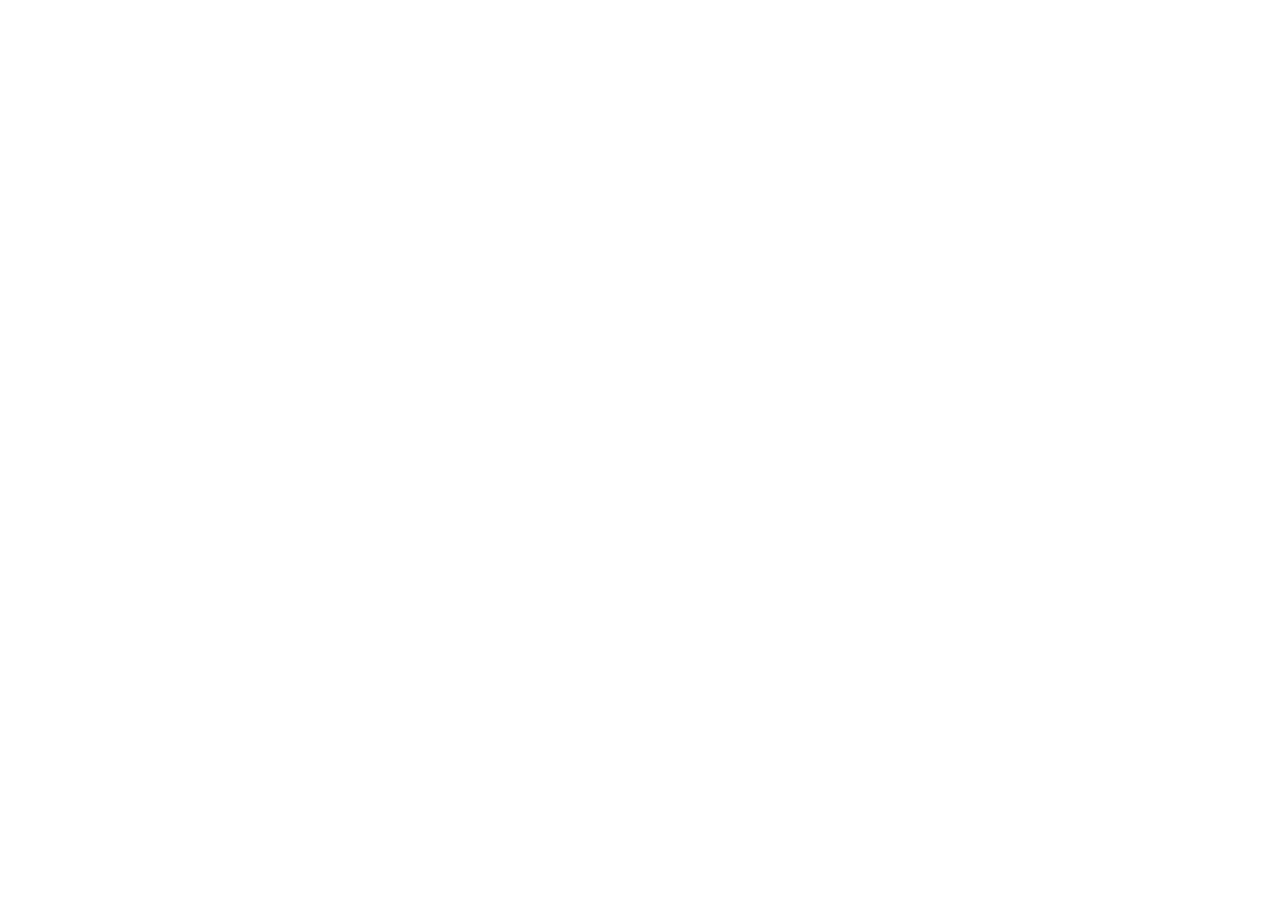
==== public/index.html @ 09c096f3 "Teste de alteração" ====
<!DOCTYPE html>
<html lang="en">
<head>
    <meta charset="UTF-8">
    <meta name="viewport" content="width=device-width, initial-scale=1.0">
    <title>AS MELHORES RECEITAS</title>
    <link rel="stylesheet" href="style.css">
</head>
<body>
    
</body>
</html>
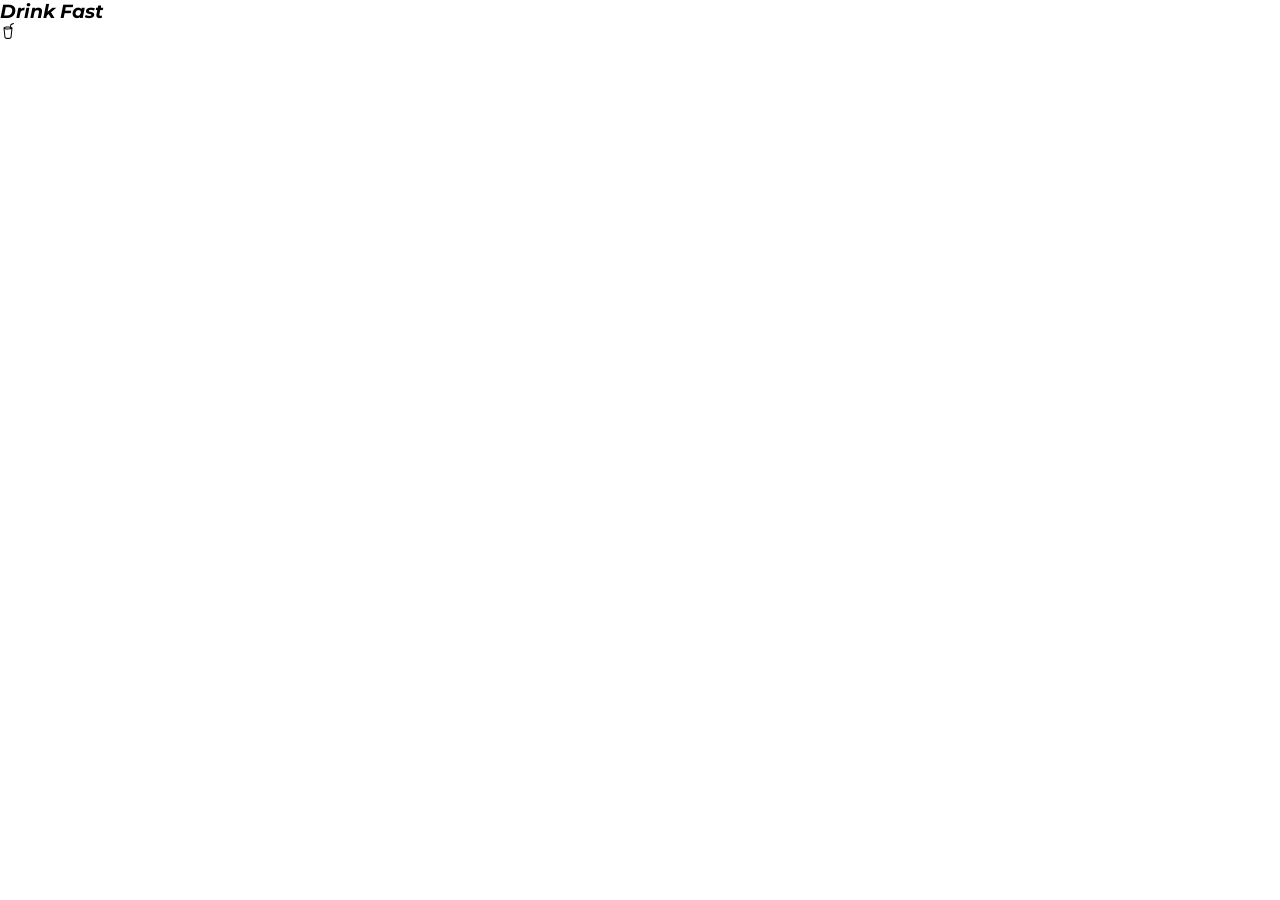
==== commit fe824eb9: "Alteração do README.md" ====
--- a/public/index.html
+++ b/public/index.html
@@ -5,8 +5,18 @@
     <meta name="viewport" content="width=device-width, initial-scale=1.0">
     <title>AS MELHORES RECEITAS</title>
     <link rel="stylesheet" href="style.css">
+    <link rel="preconnect" href="https://fonts.googleapis.com">
+<link rel="preconnect" href="https://fonts.gstatic.com" crossorigin>
+<link href="https://fonts.googleapis.com/css2?family=Montserrat:ital,wght@0,100..900;1,100..900&display=swap" rel="stylesheet">
 </head>
 <body>
-    
+    <header>
+        <DIV class="tituloheader">
+            <i class="bi bi-cup-straw"><h3>Drink Fast</h3></i>
+            <svg xmlns="http://www.w3.org/2000/svg" width="16" height="16" fill="currentColor" class="bi bi-cup-straw" viewBox="0 0 16 16">
+                <path d="M13.902.334a.5.5 0 0 1-.28.65l-2.254.902-.4 1.927c.376.095.715.215.972.367.228.135.56.396.56.82q0 .069-.011.132l-.962 9.068a1.28 1.28 0 0 1-.524.93c-.488.34-1.494.87-3.01.87s-2.522-.53-3.01-.87a1.28 1.28 0 0 1-.524-.93L3.51 5.132A1 1 0 0 1 3.5 5c0-.424.332-.685.56-.82.262-.154.607-.276.99-.372C5.824 3.614 6.867 3.5 8 3.5c.712 0 1.389.045 1.985.127l.464-2.215a.5.5 0 0 1 .303-.356l2.5-1a.5.5 0 0 1 .65.278M9.768 4.607A14 14 0 0 0 8 4.5c-1.076 0-2.033.11-2.707.278A3.3 3.3 0 0 0 4.645 5c.146.073.362.15.648.222C5.967 5.39 6.924 5.5 8 5.5c.571 0 1.109-.03 1.588-.085zm.292 1.756C9.445 6.45 8.742 6.5 8 6.5c-1.133 0-2.176-.114-2.95-.308a6 6 0 0 1-.435-.127l.838 8.03c.013.121.06.186.102.215.357.249 1.168.69 2.438.69s2.081-.441 2.438-.69c.042-.029.09-.094.102-.215l.852-8.03a6 6 0 0 1-.435.127 9 9 0 0 1-.89.17zM4.467 4.884s.003.002.005.006zm7.066 0-.005.006zM11.354 5a3 3 0 0 0-.604-.21l-.099.445.055-.013c.286-.072.502-.149.648-.222"/>
+            </svg>
+        </DIV>
+    </header>
 </body>
 </html>
--- a/public/style.css
+++ b/public/style.css
@@ -0,0 +1,10 @@
+*{
+    margin: 0;
+    padding: 0;
+    box-sizing: border-box;
+    font-family: "Montserrat", sans-serif;
+}
+
+body {
+    background-color: rgb(255, 255, 255);
+}
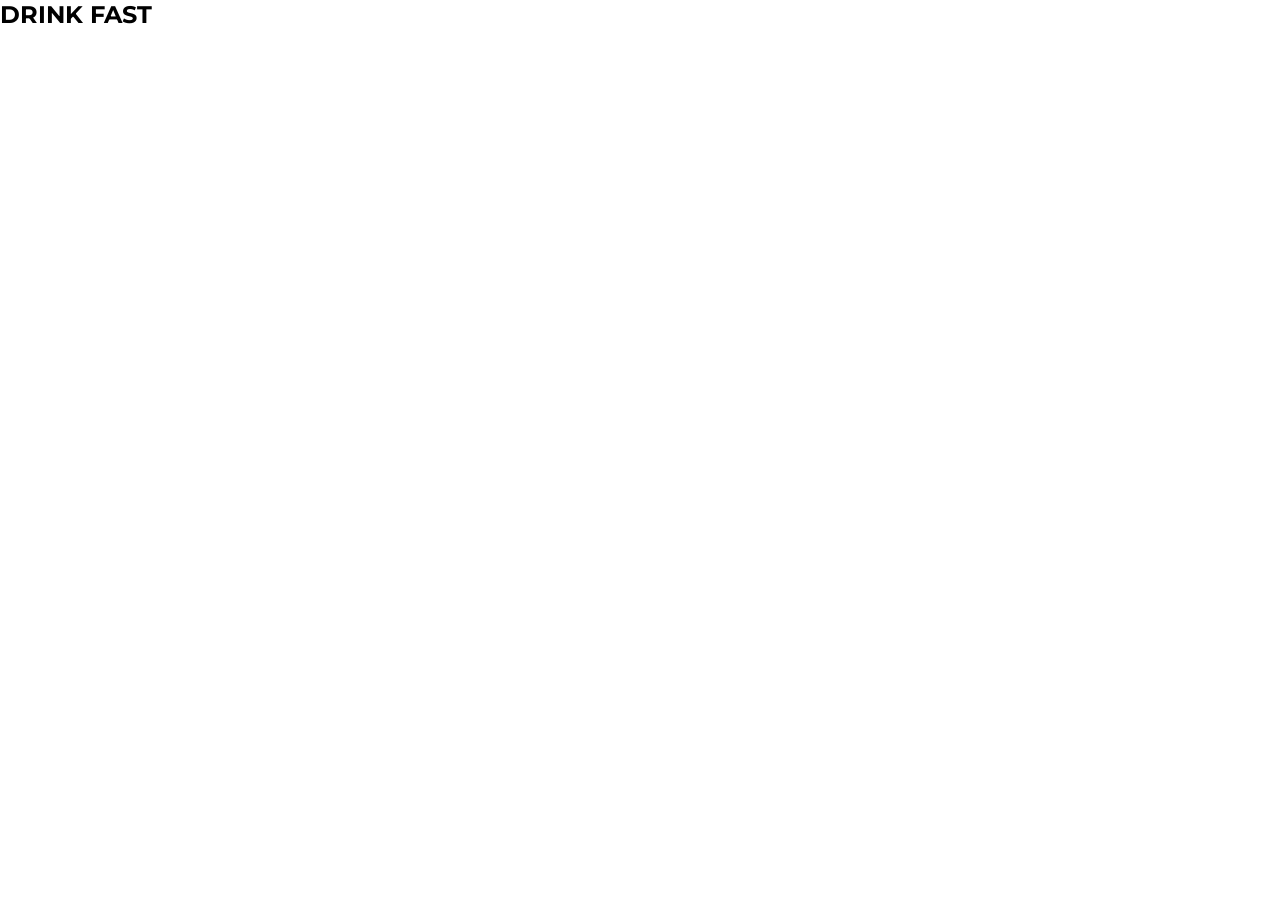
==== commit c9f58229: "Alteração de README.md" ====
--- a/public/index.html
+++ b/public/index.html
@@ -11,12 +11,9 @@
 </head>
 <body>
     <header>
-        <DIV class="tituloheader">
-            <i class="bi bi-cup-straw"><h3>Drink Fast</h3></i>
-            <svg xmlns="http://www.w3.org/2000/svg" width="16" height="16" fill="currentColor" class="bi bi-cup-straw" viewBox="0 0 16 16">
-                <path d="M13.902.334a.5.5 0 0 1-.28.65l-2.254.902-.4 1.927c.376.095.715.215.972.367.228.135.56.396.56.82q0 .069-.011.132l-.962 9.068a1.28 1.28 0 0 1-.524.93c-.488.34-1.494.87-3.01.87s-2.522-.53-3.01-.87a1.28 1.28 0 0 1-.524-.93L3.51 5.132A1 1 0 0 1 3.5 5c0-.424.332-.685.56-.82.262-.154.607-.276.99-.372C5.824 3.614 6.867 3.5 8 3.5c.712 0 1.389.045 1.985.127l.464-2.215a.5.5 0 0 1 .303-.356l2.5-1a.5.5 0 0 1 .65.278M9.768 4.607A14 14 0 0 0 8 4.5c-1.076 0-2.033.11-2.707.278A3.3 3.3 0 0 0 4.645 5c.146.073.362.15.648.222C5.967 5.39 6.924 5.5 8 5.5c.571 0 1.109-.03 1.588-.085zm.292 1.756C9.445 6.45 8.742 6.5 8 6.5c-1.133 0-2.176-.114-2.95-.308a6 6 0 0 1-.435-.127l.838 8.03c.013.121.06.186.102.215.357.249 1.168.69 2.438.69s2.081-.441 2.438-.69c.042-.029.09-.094.102-.215l.852-8.03a6 6 0 0 1-.435.127 9 9 0 0 1-.89.17zM4.467 4.884s.003.002.005.006zm7.066 0-.005.006zM11.354 5a3 3 0 0 0-.604-.21l-.099.445.055-.013c.286-.072.502-.149.648-.222"/>
-            </svg>
-        </DIV>
+        <div class="tituloheader">
+           <h2>DRINK FAST</h2>
+        </div>
     </header>
 </body>
 </html>
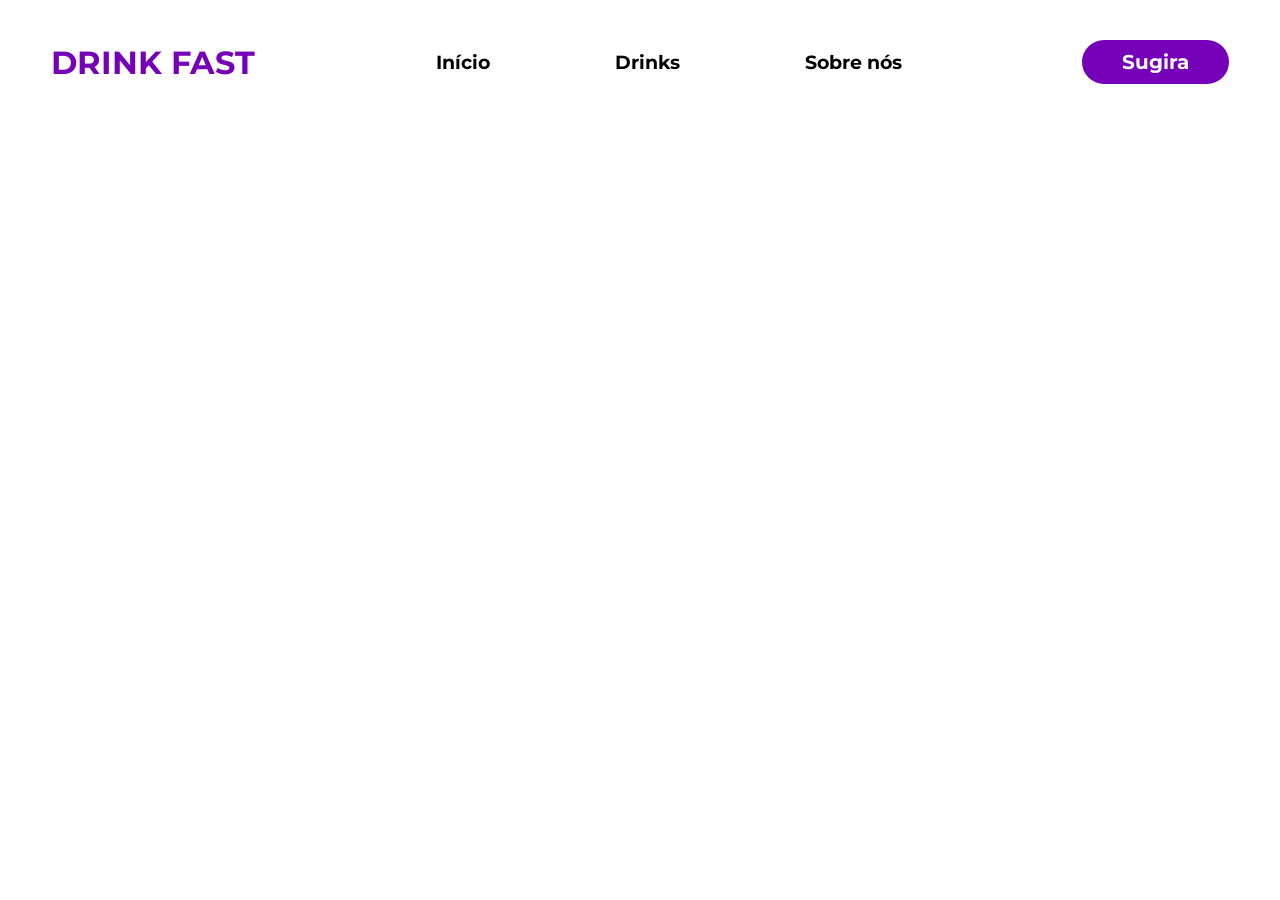
==== commit a5d742c7: "Alteração do header" ====
--- a/public/index.html
+++ b/public/index.html
@@ -1,19 +1,49 @@
 <!DOCTYPE html>
 <html lang="en">
+
 <head>
     <meta charset="UTF-8">
     <meta name="viewport" content="width=device-width, initial-scale=1.0">
     <title>AS MELHORES RECEITAS</title>
     <link rel="stylesheet" href="style.css">
     <link rel="preconnect" href="https://fonts.googleapis.com">
-<link rel="preconnect" href="https://fonts.gstatic.com" crossorigin>
-<link href="https://fonts.googleapis.com/css2?family=Montserrat:ital,wght@0,100..900;1,100..900&display=swap" rel="stylesheet">
+    <link rel="preconnect" href="https://fonts.gstatic.com" crossorigin>
+    <link href="https://fonts.googleapis.com/css2?family=Montserrat:ital,wght@0,100..900;1,100..900&display=swap"
+        rel="stylesheet">
 </head>
+
 <body>
     <header>
-        <div class="tituloheader">
-           <h2>DRINK FAST</h2>
+        <div class="interface">
+            <div class="titulonav"><h1>DRINK FAST</h1></div>
+            <nav class="nav">
+                <ul><h3>
+                    <li><a href="#inicio">Início</a></li>
+                    <li><a href="#drinks">Drinks</a></li>
+                    <li><a href="#sobre">Sobre nós</a></li>
+                    </h3>
+                </ul>
+            </nav>
+            <div class="btn-contato">
+                <a href="#">
+                    <button>Sugira</button>
+                </a>
+            </div>
         </div>
     </header>
+
+    <main>
+        <section class="bebidas" id="driks">
+            <div class="interface">
+                <div class="flex">
+                </div>
+                <div class="text-imagem">
+
+                </div>
+
+            </div>
+        </section>
+    </main>
 </body>
-</html>
+
+</html>
--- a/public/style.css
+++ b/public/style.css
@@ -7,4 +7,50 @@
 
 body {
     background-color: rgb(255, 255, 255);
+}
+
+header {
+    padding: 40px 4%;
+}
+
+.titulonav {
+    color: #7500b8;
+}
+
+.interface {
+    
+    display: flex;
+    align-items: center;
+    justify-content: space-between;
+}
+
+header a {
+    color: black;
+    text-decoration: none;
+}
+
+header ul {
+    list-style-type: none;
+    display: flex;
+}
+
+header nav ul li {
+    display: inline-block;
+    padding: 0 60px;
+
+}
+
+header .btn-contato button {
+    padding: 10px 40px;
+    font-size: 20px;
+    font-weight: 700;
+    background-color: #7500b8;
+    border: 0;
+    border-radius: 35px;
+    cursor: pointer;
+    color: white;
+}
+
+header .btn-contato button :hover {
+    box-shadow: 0px 0px 8px #7500b8;
 }
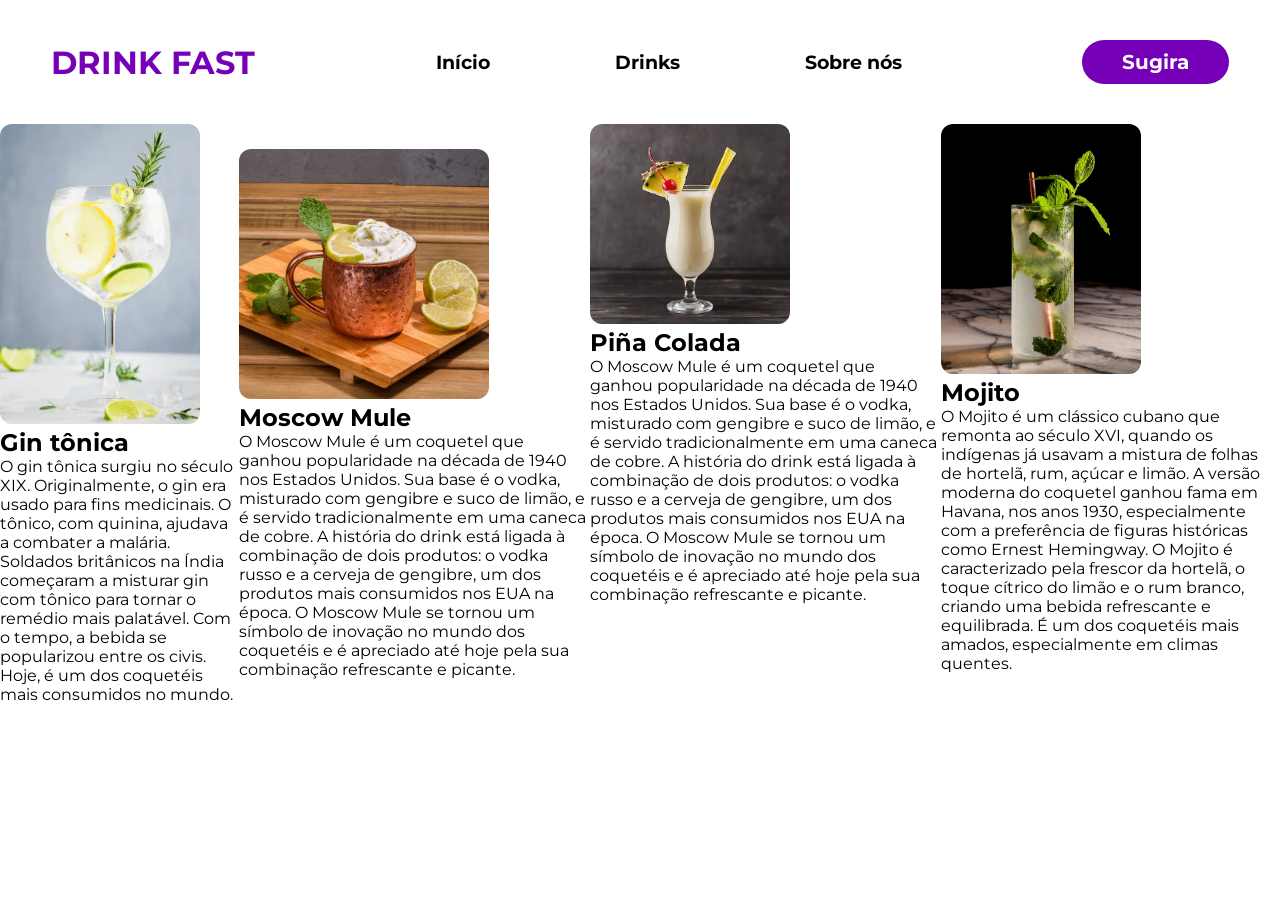
==== commit a9cb38d1: "Finalizando a main" ====
--- a/public/index.html
+++ b/public/index.html
@@ -15,12 +15,15 @@
 <body>
     <header>
         <div class="interface">
-            <div class="titulonav"><h1>DRINK FAST</h1></div>
+            <div class="titulonav">
+                <h1>DRINK FAST</h1>
+            </div>
             <nav class="nav">
-                <ul><h3>
-                    <li><a href="#inicio">Início</a></li>
-                    <li><a href="#drinks">Drinks</a></li>
-                    <li><a href="#sobre">Sobre nós</a></li>
+                <ul>
+                    <h3>
+                        <li><a href="#inicio">Início</a></li>
+                        <li><a href="#drinks">Drinks</a></li>
+                        <li><a href="#sobre">Sobre nós</a></li>
                     </h3>
                 </ul>
             </nav>
@@ -35,12 +38,71 @@
     <main>
         <section class="bebidas" id="driks">
             <div class="interface">
+                <div class="img-gin">
+                    <div class="flex">
+                    </div>
+                    <div class="text-imagem">
+                        <img src="imgs/gin_tonica.webp" alt="Gin Tônica">
+                        <h2>Gin tônica</h2>
+                        <p>O gin tônica surgiu no século XIX. Originalmente, o gin era usado para fins medicinais. O
+                            tônico,
+                            com quinina, ajudava a combater a malária. Soldados britânicos na Índia começaram a misturar
+                            gin
+                            com tônico para tornar o remédio mais palatável. Com o tempo, a bebida se popularizou entre
+                            os
+                            civis. Hoje, é um dos coquetéis mais consumidos no mundo.</p>
+                    </div>
+
+                </div>
+                <div class="img-mule">
+                    <div class="flex">
+                    </div>
+                    <div class="text-imagem">
+                        <img src="imgs/moscow_mule.avif" alt="Moscow Mule">
+                        <h2>Moscow Mule</h2>
+                        <p>O Moscow Mule é um coquetel que ganhou popularidade na década de 1940 nos Estados Unidos. Sua
+                            base é o vodka, misturado com gengibre e suco de limão, e é servido tradicionalmente em uma
+                            caneca de cobre. A história do drink está ligada à combinação de dois produtos: o vodka
+                            russo e a cerveja de gengibre, um dos produtos mais consumidos nos EUA na época. O Moscow
+                            Mule se tornou um símbolo de inovação no mundo dos coquetéis e é apreciado até hoje pela sua
+                            combinação refrescante e picante.</p>
+                    </div>
+
+                </div>
+            </div>
+            </div>
+            <div class="img-pina">
                 <div class="flex">
                 </div>
                 <div class="text-imagem">
-
+                    <img src="imgs/pina_colada.webp" alt="Piña Colada">
+                    <h2>Piña Colada</h2>
+                    <p>O Moscow Mule é um coquetel que ganhou popularidade na década de 1940 nos Estados Unidos. Sua
+                        base é o vodka, misturado com gengibre e suco de limão, e é servido tradicionalmente em uma
+                        caneca de cobre. A história do drink está ligada à combinação de dois produtos: o vodka
+                        russo e a cerveja de gengibre, um dos produtos mais consumidos nos EUA na época. O Moscow
+                        Mule se tornou um símbolo de inovação no mundo dos coquetéis e é apreciado até hoje pela sua
+                        combinação refrescante e picante.</p>
                 </div>
 
+            </div>
+            </div>
+            </div>
+            <div class="img-mojito">
+                <div class="flex">
+                </div>
+                <div class="text-imagem">
+                    <img src="imgs/mojito.webp" alt="Mojito">
+                    <h2>Mojito</h2>
+                    <p>O Mojito é um clássico cubano que remonta ao século XVI, quando os indígenas já usavam a mistura
+                        de folhas de hortelã, rum, açúcar e limão. A versão moderna do coquetel ganhou fama em Havana,
+                        nos anos 1930, especialmente com a preferência de figuras históricas como Ernest Hemingway. O
+                        Mojito é caracterizado pela frescor da hortelã, o toque cítrico do limão e o rum branco, criando
+                        uma bebida refrescante e equilibrada. É um dos coquetéis mais amados, especialmente em climas
+                        quentes.</p>
+                </div>
+
+            </div>
             </div>
         </section>
     </main>
--- a/public/style.css
+++ b/public/style.css
@@ -1,4 +1,4 @@
-*{
+* {
     margin: 0;
     padding: 0;
     box-sizing: border-box;
@@ -18,7 +18,7 @@
 }
 
 .interface {
-    
+
     display: flex;
     align-items: center;
     justify-content: space-between;
@@ -53,4 +53,41 @@
 
 header .btn-contato button :hover {
     box-shadow: 0px 0px 8px #7500b8;
+}
+
+.bebidas {
+    justify-content: space-between;
+    display: flex;
+
+}
+
+main {
+    display: flex;
+    align-items: center;
+    justify-content: center;
+
+}
+
+main .img-gin img {
+    width: 200px;
+    height: auto;
+    border-radius: 12px;
+}
+
+main .img-mule img {
+    width: 250px;
+    height: auto;
+    border-radius: 12px;
+}
+
+main .img-pina img {
+    width: 200px;
+    height: auto;
+    border-radius: 12px;
+}
+
+main .img-mojito img {
+    width: 200px;
+    height: auto;
+    border-radius: 12px;
 }
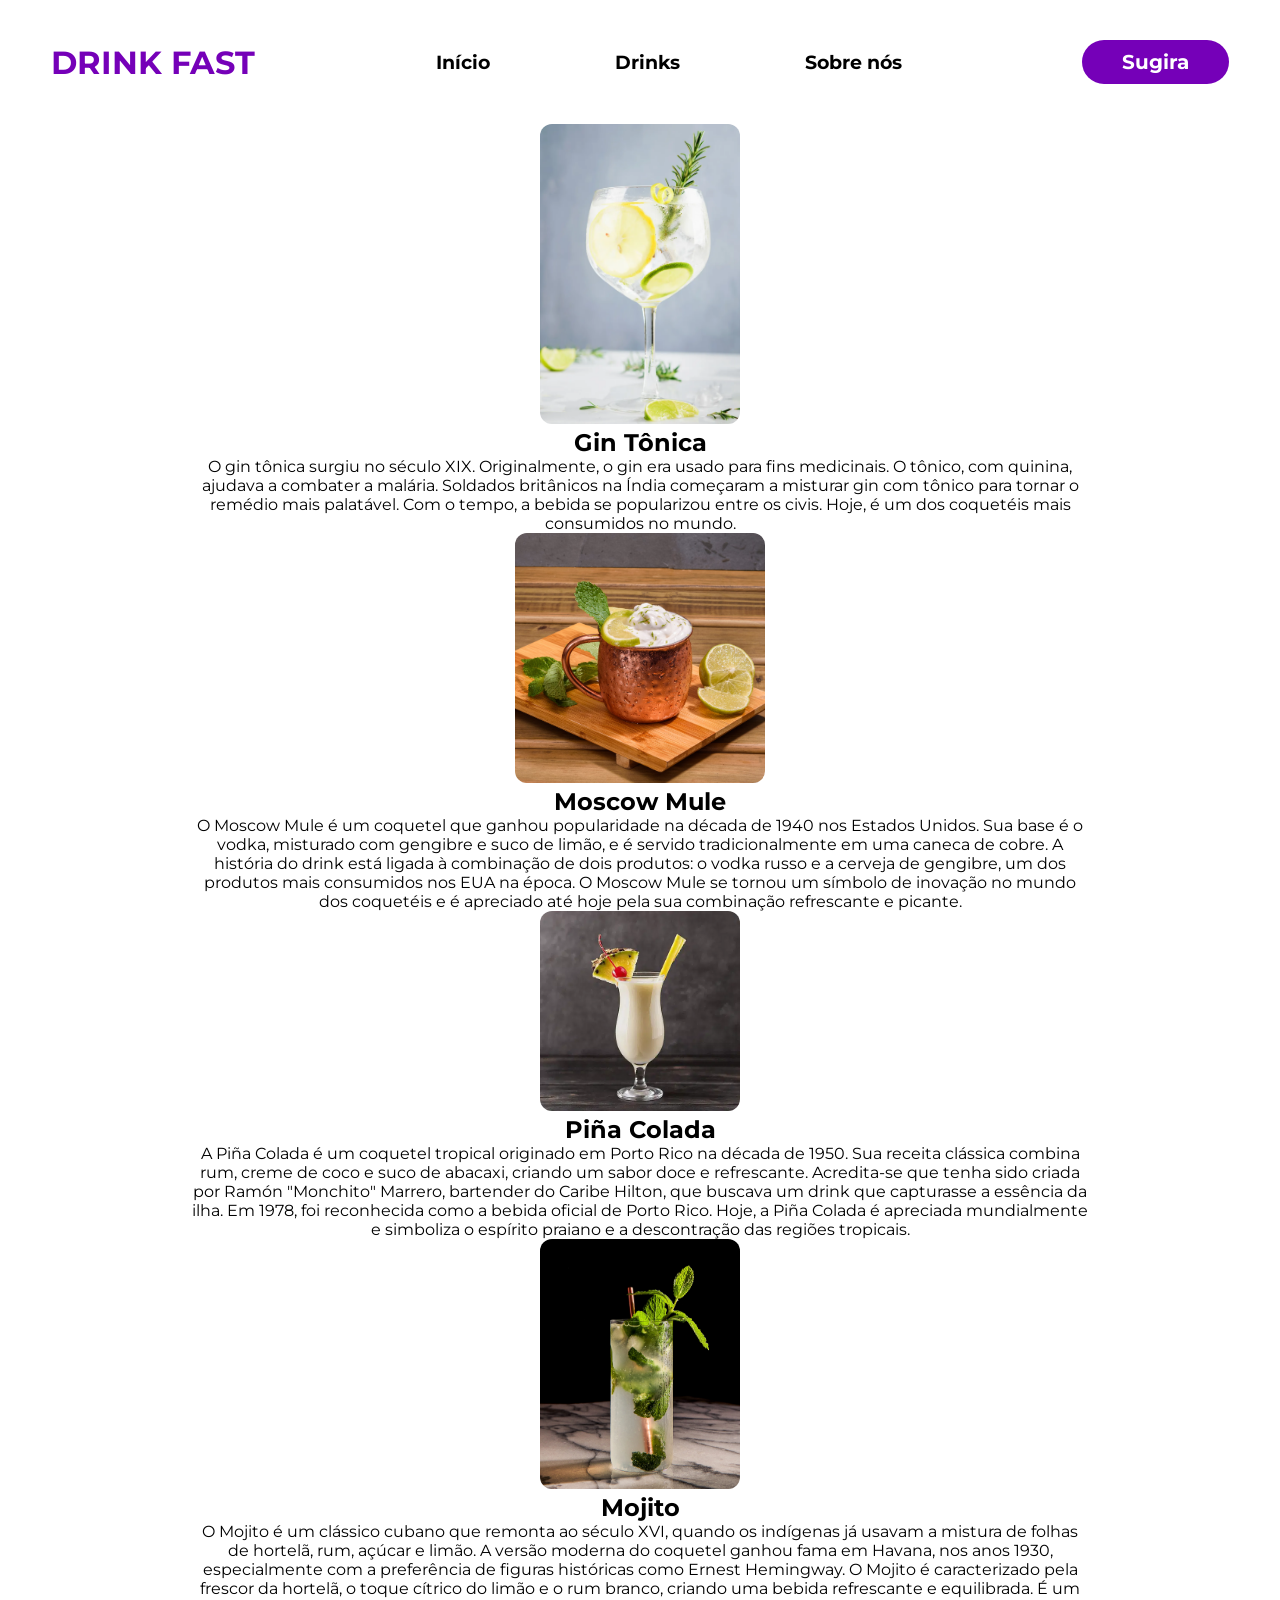
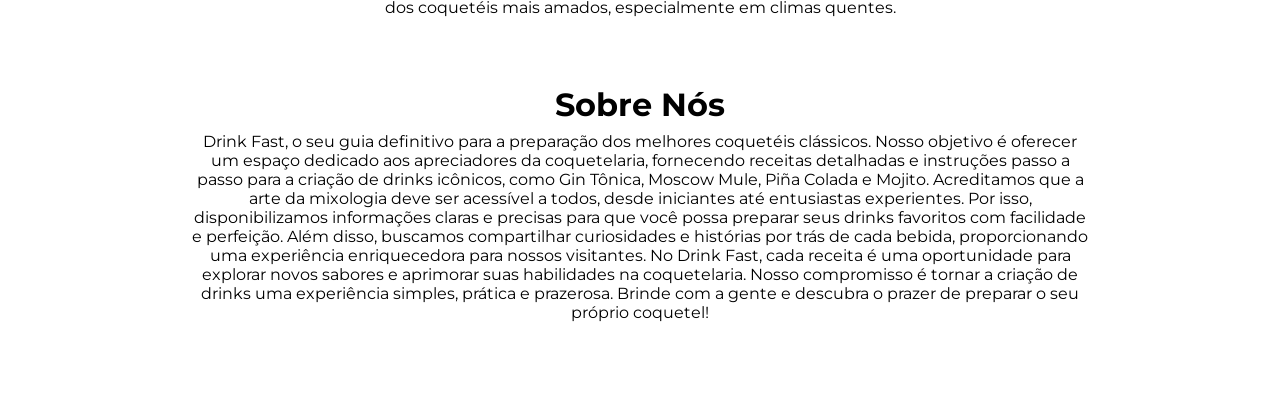
==== commit e46f94e8: "Passos finais" ====
--- a/public/index.html
+++ b/public/index.html
@@ -14,21 +14,21 @@
 
 <body>
     <header>
-        <div class="interface">
+        <div class="pesquisa">
             <div class="titulonav">
                 <h1>DRINK FAST</h1>
             </div>
             <nav class="nav">
                 <ul>
                     <h3>
-                        <li><a href="#inicio">Início</a></li>
-                        <li><a href="#drinks">Drinks</a></li>
+                        <li><a href="#drinks">Início</a></li>
+                        <li><a href="drinks.html">Drinks</a></li>
                         <li><a href="#sobre">Sobre nós</a></li>
                     </h3>
                 </ul>
             </nav>
             <div class="btn-contato">
-                <a href="#">
+                <a href="https://api.whatsapp.com/qr/OTZYBGPVHDO6G1?autoload=1&app_absent=0">
                     <button>Sugira</button>
                 </a>
             </div>
@@ -36,14 +36,14 @@
     </header>
 
     <main>
-        <section class="bebidas" id="driks">
+        <section class="bebidas" id="drinks">
             <div class="interface">
                 <div class="img-gin">
                     <div class="flex">
                     </div>
+                    <img src="imgs/gin_tonica.webp" alt="Gin Tônica">
+                    <h2>Gin Tônica</h2>
                     <div class="text-imagem">
-                        <img src="imgs/gin_tonica.webp" alt="Gin Tônica">
-                        <h2>Gin tônica</h2>
                         <p>O gin tônica surgiu no século XIX. Originalmente, o gin era usado para fins medicinais. O
                             tônico,
                             com quinina, ajudava a combater a malária. Soldados britânicos na Índia começaram a misturar
@@ -52,48 +52,54 @@
                             os
                             civis. Hoje, é um dos coquetéis mais consumidos no mundo.</p>
                     </div>
+                </div>
+            </div>
+            <div class="img-mule">
+                <div class="flex">
+                </div>
+                <img src="imgs/moscow_mule.avif" alt="Moscow Mule">
+                <h2>Moscow Mule</h2>
+                <div class="text-imagem">
+                    <p>O Moscow Mule é um coquetel que ganhou popularidade na década de 1940 nos Estados Unidos.
+                        Sua
+                        base é o vodka, misturado com gengibre e suco de limão, e é servido tradicionalmente em
+                        uma
+                        caneca de cobre. A história do drink está ligada à combinação de dois produtos: o vodka
+                        russo e a cerveja de gengibre, um dos produtos mais consumidos nos EUA na época. O
+                        Moscow
+                        Mule se tornou um símbolo de inovação no mundo dos coquetéis e é apreciado até hoje pela
+                        sua
+                        combinação refrescante e picante.</p>
+                </div>
+            </div>
 
-                </div>
-                <div class="img-mule">
-                    <div class="flex">
-                    </div>
-                    <div class="text-imagem">
-                        <img src="imgs/moscow_mule.avif" alt="Moscow Mule">
-                        <h2>Moscow Mule</h2>
-                        <p>O Moscow Mule é um coquetel que ganhou popularidade na década de 1940 nos Estados Unidos. Sua
-                            base é o vodka, misturado com gengibre e suco de limão, e é servido tradicionalmente em uma
-                            caneca de cobre. A história do drink está ligada à combinação de dois produtos: o vodka
-                            russo e a cerveja de gengibre, um dos produtos mais consumidos nos EUA na época. O Moscow
-                            Mule se tornou um símbolo de inovação no mundo dos coquetéis e é apreciado até hoje pela sua
-                            combinação refrescante e picante.</p>
-                    </div>
-
-                </div>
             </div>
             </div>
             <div class="img-pina">
                 <div class="flex">
                 </div>
+                <img src="imgs/pina_colada.webp" alt="Piña Colada">
+                <h2>Piña Colada</h2>
                 <div class="text-imagem">
-                    <img src="imgs/pina_colada.webp" alt="Piña Colada">
-                    <h2>Piña Colada</h2>
-                    <p>O Moscow Mule é um coquetel que ganhou popularidade na década de 1940 nos Estados Unidos. Sua
-                        base é o vodka, misturado com gengibre e suco de limão, e é servido tradicionalmente em uma
-                        caneca de cobre. A história do drink está ligada à combinação de dois produtos: o vodka
-                        russo e a cerveja de gengibre, um dos produtos mais consumidos nos EUA na época. O Moscow
-                        Mule se tornou um símbolo de inovação no mundo dos coquetéis e é apreciado até hoje pela sua
-                        combinação refrescante e picante.</p>
+                    <p>A Piña Colada é um coquetel tropical originado em Porto Rico na década de 1950. Sua receita
+                        clássica combina rum, creme de coco e suco de abacaxi, criando um sabor doce e refrescante.
+                        Acredita-se que tenha sido criada por Ramón "Monchito" Marrero, bartender do Caribe Hilton,
+                        que
+                        buscava um drink que capturasse a essência da ilha. Em 1978, foi reconhecida como a bebida
+                        oficial de Porto Rico. Hoje, a Piña Colada é apreciada mundialmente e simboliza o espírito
+                        praiano e a descontração das regiões tropicais.</p>
                 </div>
-
+            </div>
+            <div class="btn-bebida">
             </div>
             </div>
             </div>
             <div class="img-mojito">
                 <div class="flex">
                 </div>
+                <img src="imgs/mojito.webp" alt="Mojito">
+                <h2>Mojito</h2>
                 <div class="text-imagem">
-                    <img src="imgs/mojito.webp" alt="Mojito">
-                    <h2>Mojito</h2>
                     <p>O Mojito é um clássico cubano que remonta ao século XVI, quando os indígenas já usavam a mistura
                         de folhas de hortelã, rum, açúcar e limão. A versão moderna do coquetel ganhou fama em Havana,
                         nos anos 1930, especialmente com a preferência de figuras históricas como Ernest Hemingway. O
@@ -101,10 +107,29 @@
                         uma bebida refrescante e equilibrada. É um dos coquetéis mais amados, especialmente em climas
                         quentes.</p>
                 </div>
+            </div>
 
-            </div>
-            </div>
         </section>
+
+        <div class="tsobrenos" id="sobre">
+            <h1>Sobre Nós</h1>
+            <div class="sobrenos">
+            <p>
+                Drink Fast, o seu guia definitivo para a preparação dos melhores coquetéis clássicos. Nosso objetivo é
+                oferecer um espaço dedicado aos apreciadores da coquetelaria, fornecendo receitas detalhadas e
+                instruções passo a passo para a criação de drinks icônicos, como Gin Tônica, Moscow Mule, Piña Colada e
+                Mojito.
+                Acreditamos que a arte da mixologia deve ser acessível a todos, desde iniciantes até entusiastas
+                experientes. Por isso, disponibilizamos informações claras e precisas para que você possa preparar seus
+                drinks favoritos com facilidade e perfeição. Além disso, buscamos compartilhar curiosidades e histórias
+                por trás de cada bebida, proporcionando uma experiência enriquecedora para nossos visitantes.
+
+                No Drink Fast, cada receita é uma oportunidade para explorar novos sabores e aprimorar suas habilidades
+                na coquetelaria. Nosso compromisso é tornar a criação de drinks uma experiência simples, prática e
+                prazerosa.
+                Brinde com a gente e descubra o prazer de preparar o seu próprio coquetel!
+            </p>
+        </div>
     </main>
 </body>
 
--- a/public/style.css
+++ b/public/style.css
@@ -17,7 +17,7 @@
     color: #7500b8;
 }
 
-.interface {
+.pesquisa {
 
     display: flex;
     align-items: center;
@@ -57,15 +57,9 @@
 
 .bebidas {
     justify-content: space-between;
-    display: flex;
-
-}
-
-main {
-    display: flex;
-    align-items: center;
-    justify-content: center;
-
+    display: inline;
+    text-align: center;
+    padding-bottom: 30px;
 }
 
 main .img-gin img {
@@ -90,4 +84,22 @@
     width: 200px;
     height: auto;
     border-radius: 12px;
+}
+
+.img-gin, .img-mule, .img-pina, .img-mojito {
+    justify-content: center;
+    max-width: 70%;
+    margin: 0 auto;
+}
+
+.tsobrenos {
+    padding: 68px;
+    text-align: center;
+}
+
+.sobrenos {
+    padding: 8px;
+    display: flex;
+    width: 80%;
+    margin: 0 auto;
 }
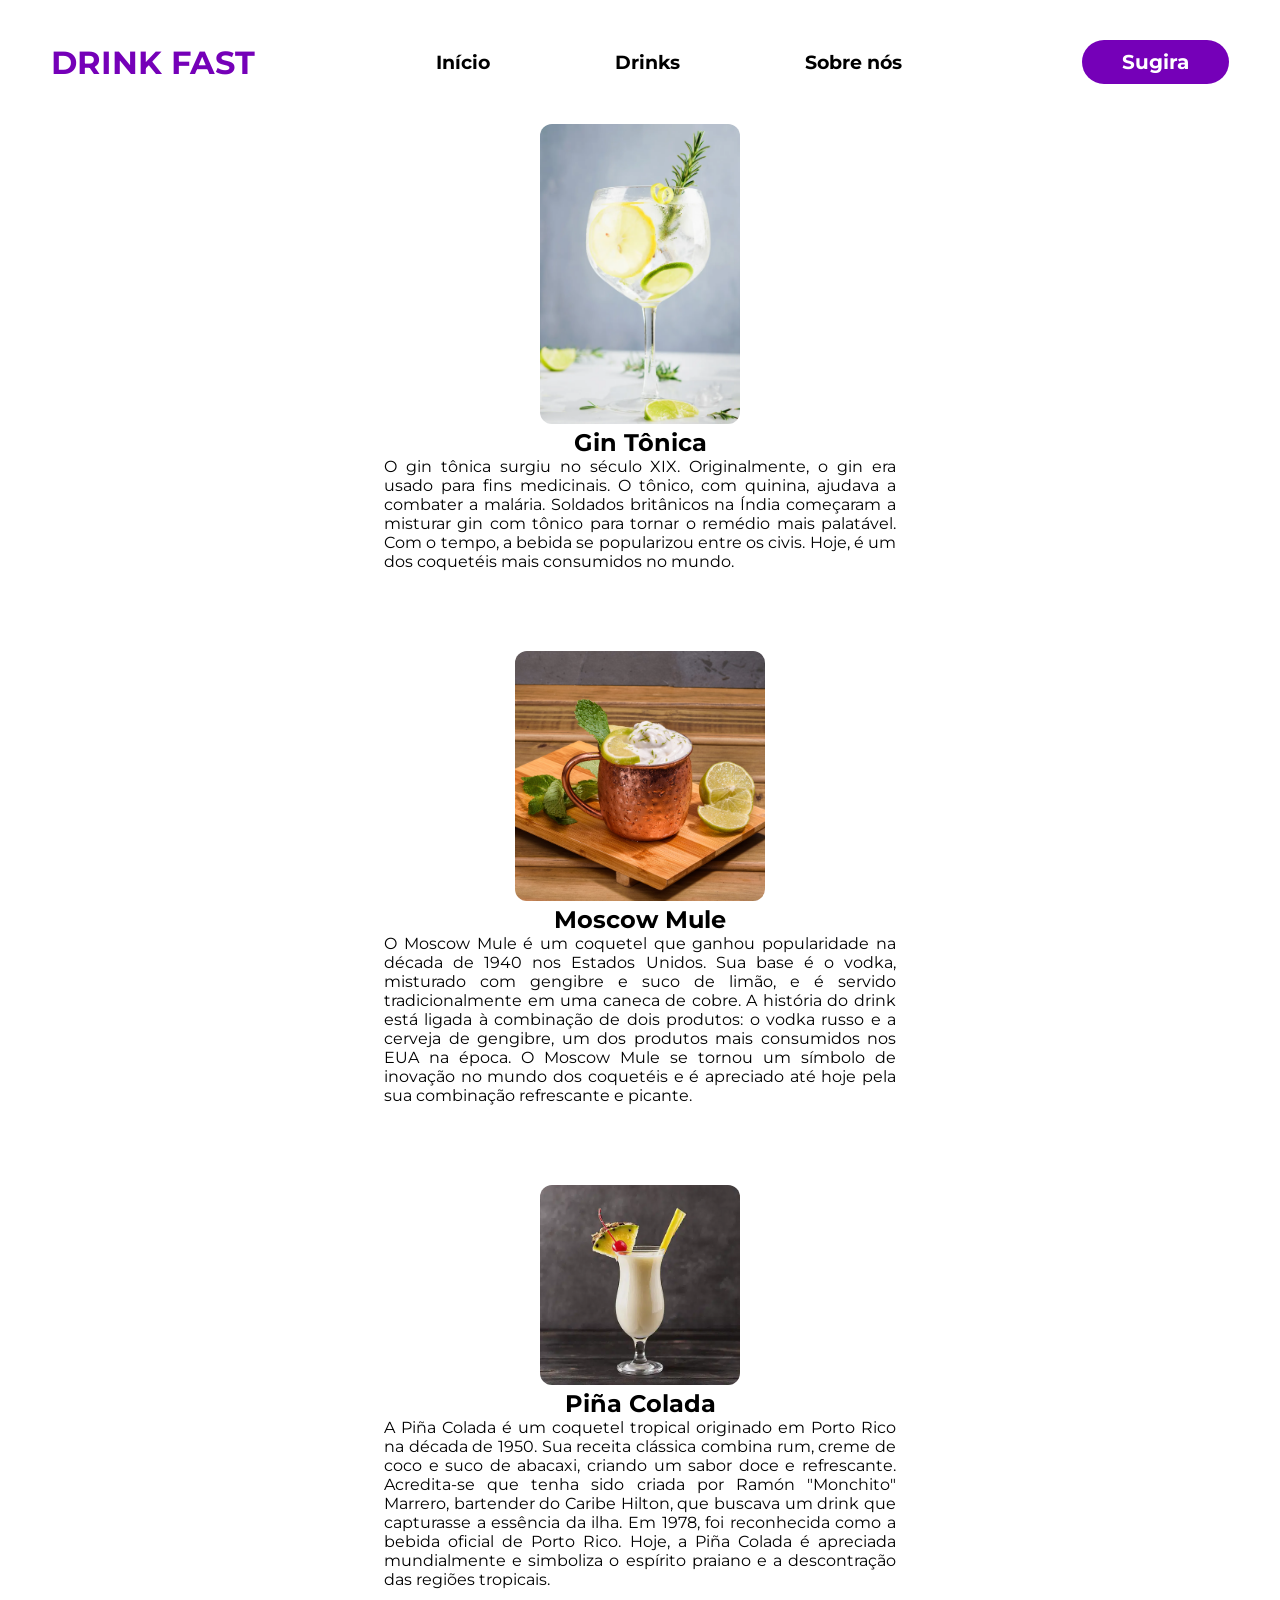
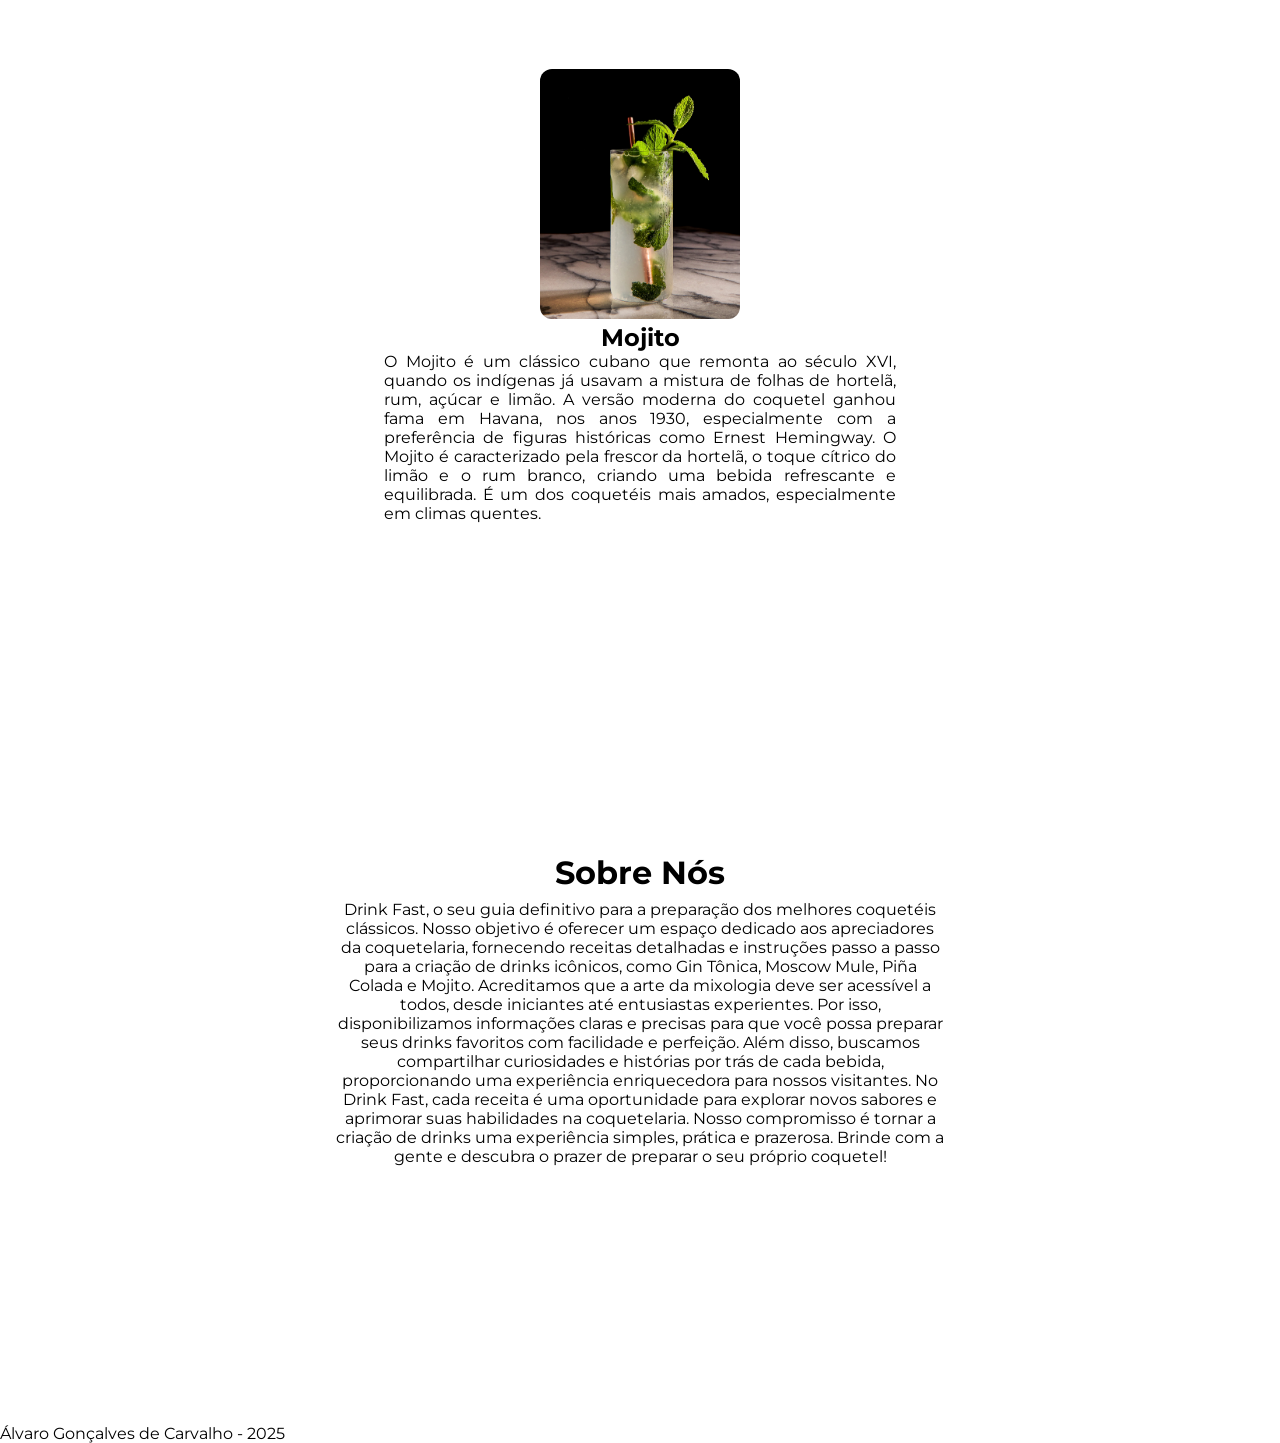
==== commit 815498bb: "Trabalho concluído" ====
--- a/public/index.html
+++ b/public/index.html
@@ -131,6 +131,9 @@
             </p>
         </div>
     </main>
+    <footer>
+        Álvaro Gonçalves de Carvalho - 2025
+    </footer>
 </body>
 
 </html>
--- a/public/style.css
+++ b/public/style.css
@@ -88,12 +88,13 @@
 
 .img-gin, .img-mule, .img-pina, .img-mojito {
     justify-content: center;
-    max-width: 70%;
+    max-width: 40%;
     margin: 0 auto;
+    padding-bottom: 80px;
 }
 
 .tsobrenos {
-    padding: 68px;
+    padding: 250px;
     text-align: center;
 }
 
@@ -102,4 +103,12 @@
     display: flex;
     width: 80%;
     margin: 0 auto;
+}
+
+main .text-imagem {
+    text-align: justify;
+}
+
+footer {
+    color: black;
 }
